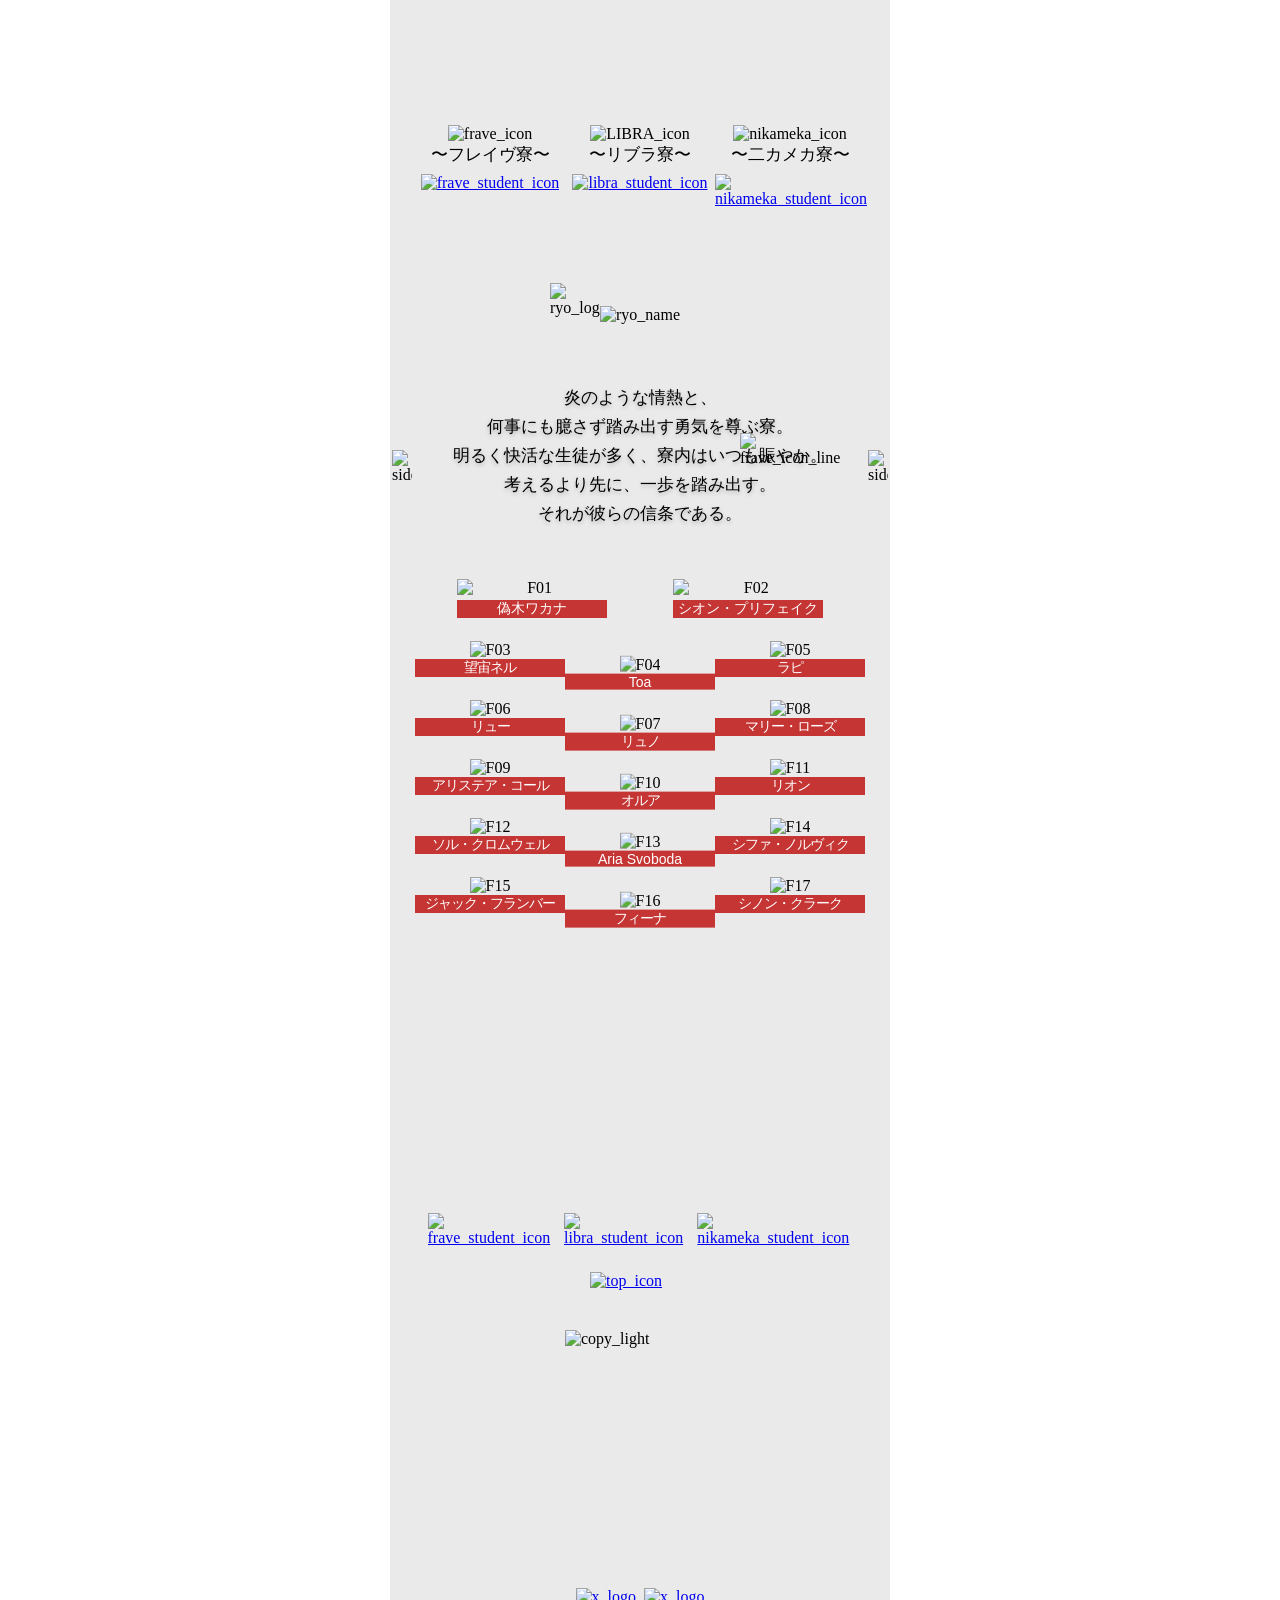
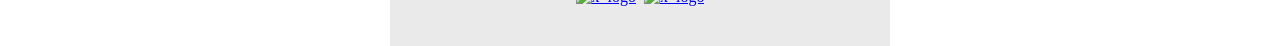
==== CoE_FRAVE.html @ f80822d0 "Add files via upload" ====
<!DOCTYPE html>
<html lang="en">
<head>
    <meta charset="UTF-8">
    <meta name="viewport" content="width=device-width, initial-scale=1.0">
    <title>College_of_Elite_FLAVE</title>
    <link rel="icon" href="image/CoE_logo_favicon.webp" type="image/webp" sizes="32x32">

    <script>
  (function(d) {
    var config = {
      kitId: 'kzh4vdh',
      scriptTimeout: 3000,
      async: true
    },
    h=d.documentElement,t=setTimeout(function(){h.className=h.className.replace(/\bwf-loading\b/g,"")+" wf-inactive";},config.scriptTimeout),tk=d.createElement("script"),f=false,s=d.getElementsByTagName("script")[0],a;h.className+=" wf-loading";tk.src='https://use.typekit.net/'+config.kitId+'.js';tk.async=true;tk.onload=tk.onreadystatechange=function(){a=this.readyState;if(f||a&&a!="complete"&&a!="loaded")return;f=true;clearTimeout(t);try{Typekit.load(config)}catch(e){}};s.parentNode.insertBefore(tk,s)
  })(document);
</script>

    <style>
        *{
        margin: 0;
        padding: 0;
        box-sizing: border-box;
    }
    img{
        vertical-align: bottom;
        width: 100%;
        height: auto;
    }
    li{
        list-style: none;
    }

    p{
        font-family: "hina-mincho", sans-serif;
font-weight: 400;
font-style: normal;


    }

        main{
            width: 100vw;
            background-color: #EAEAEA;

            background-image:url(image/killting_minisize.webp);
            background-size: 100%;
            background-repeat: repeat-y;
            
            
        }
        p{
            color: white;
        }

        h2{
        font-family: "hina-mincho", sans-serif;
font-weight: 400;
font-style: normal;
    }


.side {
    position: fixed;
    top: 50%;
    left: 0;
    width: 100%;
    height: 0;
    transform: translateY(-50%);
    pointer-events: none;
    z-index: 50;
}

.side img {
    position: absolute;
    width: 3%;
}

.side img:first-child {
    left: 2%;
}

.side img:last-child {
    right: 2%;
}



.ryo_choice_top{
    display: flex;
    justify-content: center;
    text-align: center;

    padding-top: 25%;
    
}

.ryo_one{
    width: 30%;
}

.ryo_one h2{
    font-size: 3.4vw;
    letter-spacing:-3%;
}

.ryo_one a img{
    width: 85%;
    margin-top: 5%;
}

.ryo_top{
    margin: 15% 0 10%;
    position: relative;
}

.ryo_top_logo{
    display: flex;
    justify-content: center;
    align-items: flex-end;
}

.ryo_top_logo img:first-child{
    width: 10%;
}

.ryo_top_logo img:last-child{
    width: 26%;
    height: 15%;
    margin-bottom: -5%;
}

.ryo_top p{
    margin-top: 10%;
    color: black;
    text-align: center;
    font-size: 3.75vw;
    line-height:1.7;

  text-shadow: 0px 2px 4px  rgb(0 0 0 / 25%);
}

.ryo_top_logo_line{
    width: 20%;
    position: absolute;
    bottom: -15%;
    right: 10%;
}


.student_list{
    background-image: url(image/background_red.webp);
    background-size: 100%;
}

.king {
    width: 100%;
    justify-content: space-evenly;
    display: grid;
    grid-template-columns: repeat(2, 30%);
}


.king_chara {
    position: relative;
    text-align: center;
}

.king_chara img {
    display: block;
    width: 100%;
    height: auto;
    margin-bottom: 2%;
}

.king_chara img:not(.ura) {
    transition: opacity .5s;
    transition-delay: 0s;
}

.king_chara .ura {
    position: absolute;
    top: 0;
    left: 0;
    opacity: 0;
    transition: opacity .5s;
}

.king_chara:hover img:not(.ura) {
    opacity: 0;
    transition-delay: .15s;
}

.king_chara:hover .ura {
    opacity: 1;
    transition-delay: 0s;
}

.king p{
    background-color: #C53533;
    font-size: 3vw;
    padding: 0.2vw 0;
}
.king img {
    display: block;
    width: 100%;
    height: auto;
    margin-bottom: 2%;
}


.chara_list{
    display: grid;
  grid-template-columns: repeat(3, 30%);

    justify-content: center;
}

.chara:nth-child(3n + 2) {
  transform: translateY(40%);
}

.chara{
    text-align: center;
    position: relative;
    margin-top: 15%;
}

.chara p{
    background-color: #C53533;
    font-size: 3.125vw;
    padding: 0.2vw 0;

    letter-spacing: -1px;
}

.en {
    letter-spacing: 0;
}



.chara:hover img:not(.ura) {
    opacity: 0;
}

.chara img:not(.ura) {
    transition: opacity .5s;
    transition-delay: 0s;
}

.chara .ura {
    position: absolute;
    top: 0;
    left: 0;
    opacity: 0;
    transition: opacity .5s;
}

.chara:hover img:not(.ura) {
    opacity: 0;
    transition-delay: .15s;
}

.chara:hover .ura {
    opacity: 1;
    transition-delay: 0s;
}

.student_list{
    background-repeat: no-repeat;
    padding-bottom: 60%;
}


.choise_under {
    display: flex;
    flex-direction: column;
    align-items: center;
}

.ryo_choice_under {
    display: flex;
    justify-content: space-around;
    align-items: center;
    gap: 2%; 
    width:85%;
    margin: 0 5%;
}

.top_button {
    display: block;
    width: 20vw;
    margin: 5% auto 0;
}


.copy_light {
    width: 30%;
    display: block;
    margin: 8% auto 2%;
}

footer{
    background-image: url(image/footer_background.webp);
    background-repeat: no-repeat;
    background-size: 100%;

    height: 62.5%;

}

footer{
   
    display: flex;
    justify-content: center;

     gap: 2%;

     padding: 45% 10% 8%;

}




/*----------------------------- メディアクエリ---------------------------------- */
/*----------------------------- メディアクエリ---------------------------------- */
/*----------------------------- メディアクエリ---------------------------------- */
/*----------------------------- メディアクエリ---------------------------------- */
/*----------------------------- メディアクエリ---------------------------------- */

        @media screen and (min-width:769px) {

    main{
        width: 500px;
        margin: 0 auto;
    }

    .side img:first-child {
        left: calc((100vw - 500px) / 2 + 2px);
    }


    .side img:last-child {
        right: calc((100vw - 500px) / 2 + 2px);
    }

    .side img{
        width: 20px;
    }


    .king p{
        font-size: 15px;
        padding: 1px 0;
    }

    .chara p{
        font-size: 15px;
    }


.ryo_one h2{
    font-size: 17px;
}

.ryo_top p{
    font-size: 17.2px;
}

.king p{
    font-size: 14px;
    padding: 0.28px 0;
}

.chara p{
    font-size: 14px;
    padding:  0.28px 0;
}

.top_button {
    width: 100px;
}

}

/*----------------------------- メディアクエリおわり---------------------------------- */
/*----------------------------- メディアクエリおわり---------------------------------- */
/*----------------------------- メディアクエリおわり---------------------------------- */
/*----------------------------- メディアクエリおわり---------------------------------- */
/*----------------------------- メディアクエリおわり---------------------------------- */


#modal {
    display: flex;
    position: fixed;
    z-index: 9999;
    top: 0;
    left: 0;
    width: 100%;
    height: 100%;
    background-color: rgba(148, 90, 82, 0.7);

    justify-content: center;
    align-items: center;

    opacity: 0;
    visibility: hidden;
    transition: opacity 0.5s ease, visibility 0.5s ease;
}


#modal.active {
    opacity: 1;
    visibility: visible;
}


#modal-content {
    position: relative;
    display: flex;
    flex-direction: column;
    align-items: center;
    gap: 15px;
}


#modal-image {
    display: block;
    width: auto;
    height: auto;
    max-width: 90vw;
    max-height: 80vh;
    margin-top: -5%;

    box-shadow: 0px 4px 4px rgba(0, 0, 0, 0.4);
}


#modal-close {
    position: relative;

    width: clamp(50px, 5vw, 100px);
    height: clamp(50px, 5vw, 100px);

    padding: 0;
    border: none;
    background: none;
    cursor: pointer;
}

#modal-close img {
    width: 100%;
    height: 100%;
    object-fit: contain;
}


.chara img,
.king_chara img {
    cursor: pointer;
}

    </style>
</head>
<body>
    <main>

<div class="side">
    <img src="image/yoko_red.webp" width="63" height="198" alt="side_red"> 
    <img src="image/yoko_red.webp" width="63" height="198" alt="side_red"> 
</div>


<div class="ryo_choice_top">
    <div class="ryo_one">
        <img src="image/FRAVE_top_icon.webp" width="34" height="95" alt="frave_icon">
        <h2>〜フレイヴ寮〜</h2>
        <a href="CoE_FRAVE.html"><img src="image/frave_student_icon.webp" width="732" height="192" alt="frave_student_icon"></a>
    </div>
    <div class="ryo_one">
        <img src="image/LIBRA_top_icon.webp" width="34" height="95" alt="LIBRA_icon">
        <h2>〜リブラ寮〜</h2>
        <a href="CoE_LIBRA.html"><img src="image/libra_student_icon.webp" width="732" height="192" alt="libra_student_icon"></a>
    </div>
    <div class="ryo_one">
        <img src="image/NIKAMEKA_top_icon.webp" width="34" height="95" alt="nikameka_icon">
        <h2>〜二カメカ寮〜</h2>
        <a href="CoE_NIKAMEKA.html"><img src="image/nikameka_student_icon.webp" width="732" height="192" alt="nikameka_student_icon"></a>
    </div>
</div>

<div class="ryo_top">
    <div class="ryo_top_logo">
        <img src="image/frave_red_logo_shadow.webp" width="312" height="312" alt="ryo_logo">
        <img src="image/frave_logo_shadow.webp" width="582" height="231" alt="ryo_name">
    </div>
    <p>炎のような情熱と、<br>
        何事にも臆さず踏み出す勇気を尊ぶ寮。<br>
        明るく快活な生徒が多く、寮内はいつも賑やか。<br>
        考えるより先に、一歩を踏み出す。<br>
        それが彼らの信条である。</p>

    <img class="ryo_top_logo_line" src="image/frave_icon_line.webp" width="474" height="630" alt="frave_icon_line">
</div>




<div class="student_list">

<div class="king">

    <div class="king_chara">
        <img src="image/card/F01_3x.webp" alt="F01">
        <img class="ura" src="image/card/F01-ura_3x.webp" alt="F01-ura">
        <p>偽木ワカナ</p>
    </div>

    <div class="king_chara">
        <img src="image/card/F02_3x.webp" alt="F02">
        <img class="ura" src="image/card/F02-ura_3x.webp" alt="F02-ura">
        <p>シオン・プリフェイク</p>
    </div>

</div>

<div class="chara_list">

 <div class="chara">
    <img src="image/card/F03_3x.webp" width="133" height="272" alt="F03">
    <img class="ura" src="image/card/F03-ura_3x.webp" width="133" height="272" alt="F03-ura">
    <p>望宙ネル</p>
</div>
<div class="chara">
    <img src="image/card/F04_3x.webp" width="133" height="272" alt="F04">
    <img class="ura" src="image/card/F04-ura_3x.webp" width="133" height="272" alt="F04-ura">
    <p><span class="en">Toa</span></p>
</div>
<div class="chara">
    <img src="image/card/F05_3x.webp" width="133" height="272" alt="F05">
    <img class="ura" src="image/card/F05-ura_3x.webp" width="133" height="272" alt="F05-ura">
    <p>ラピ</p>
</div>
<div class="chara">
    <img src="image/card/F06_3x.webp" width="133" height="272" alt="F06">
    <img class="ura" src="image/card/F06-ura_3x.webp" width="133" height="272" alt="F06-ura">
    <p>リュー</p>
</div>
<div class="chara">
    <img src="image/card/F07_3x.webp" width="133" height="272" alt="F07">
    <img class="ura" src="image/card/F07-ura_3x.webp" width="133" height="272" alt="F07-ura">
    <p>リュノ</p>
</div>
<div class="chara">
    <img src="image/card/F08_3x.webp" width="133" height="272" alt="F08">
    <img class="ura" src="image/card/F08-ura_3x.webp" width="133" height="272" alt="F08-ura">
    <p>マリー・ローズ</p>
</div>
<div class="chara">
    <img src="image/card/F09_3x.webp" width="133" height="272" alt="F09">
    <img class="ura" src="image/card/F09-ura_3x.webp" width="133" height="272" alt="F09-ura">
    <p>アリステア・コール</p>
</div>
<div class="chara">
    <img src="image/card/F10_3x.webp" width="133" height="272" alt="F10">
    <img class="ura" src="image/card/F10-ura_3x.webp" width="133" height="272" alt="F10-ura">
    <p>オルア</p>
</div>
<div class="chara">
    <img src="image/card/F11_3x.webp" width="133" height="272" alt="F11">
    <img class="ura" src="image/card/F11-ura_3x.webp" width="133" height="272" alt="F11-ura">
    <p>リオン</p>
</div>
<div class="chara">
    <img src="image/card/F12_3x.webp" width="133" height="272" alt="F12">
    <img class="ura" src="image/card/F12-ura_3x.webp" width="133" height="272" alt="F12-ura">
    <p>ソル・クロムウェル</p>
</div>
<div class="chara">
    <img src="image/card/F13_3x.webp" width="133" height="272" alt="F13">
    <img class="ura" src="image/card/F13-ura_3x.webp" width="133" height="272" alt="F13-ura">
    <p><span class="en">Aria Svoboda</span></p>
</div>
<div class="chara">
    <img src="image/card/F14_3x.webp" width="133" height="272" alt="F14">
    <img class="ura" src="image/card/F14-ura_3x.webp" width="133" height="272" alt="F14-ura">
    <p>シファ・ノルヴィク</p>
</div>
<div class="chara">
    <img src="image/card/F15_3x.webp" width="133" height="272" alt="F15">
    <img class="ura" src="image/card/F15-ura_3x.webp" width="133" height="272" alt="F15-ura">
    <p>ジャック・フランバー</p>
</div>
<div class="chara">
    <img src="image/card/F16_3x.webp" width="133" height="272" alt="F16">
    <img class="ura" src="image/card/F16-ura_3x.webp" width="133" height="272" alt="F16-ura">
    <p>フィーナ</p>
</div>
<div class="chara">
    <img src="image/card/F17_3x.webp" width="133" height="272" alt="F17">
    <img class="ura" src="image/card/F17-ura_3x.webp" width="133" height="272" alt="F17-ura">
    <p>シノン・クラーク</p>
</div>

</div>

</div>

<div class="choise_under">

    <div class="ryo_choice_under">
    <a href="CoE_FRAVE.html"><img src="image/frave_student_icon.webp" width="732" height="192" alt="frave_student_icon"></a>
    <a href="CoE_LIBRA.html"><img src="image/libra_student_icon.webp" width="732" height="192" alt="libra_student_icon"></a>
    <a href="CoE_NIKAMEKA.html"><img src="image/nikameka_student_icon.webp" width="732" height="192" alt="nikameka_student_icon"></a>
    </div>

    <a class="top_button" href="index.html"><img src="image/TOP_button.webp" width="333" height="117" alt="top_icon"></a>

</div>

<img class="copy_light" src="image/copy_light.webp" width="648" height="98" alt="copy_light">

<footer>
    <a href="https://x.com/Zokei_CE"><img src="image/x_icon.webp" width="720" height="156" alt="x_logo"></a>
    <a href="https://www.instagram.com/zokei_ce/"><img src="image/insta_icon.webp" width="720" height="156" alt="x_logo"></a>
</footer>



<div id="modal">
        <div id="modal-content">
            <img id="modal-image" src="" alt="キャラクターシート">
    
            <button id="modal-close">
                <img src="image/close.webp" alt="閉じる">
            </button>
        </div>
    </div>
    
    </main>
</body>

<script>
        const modal = document.getElementById("modal");
        const modalImage = document.getElementById("modal-image");
        const closeButton = document.getElementById("modal-close");
        
document.querySelectorAll(".chara img, .king_chara img").forEach(img => {
    img.addEventListener("click", () => {

        const match = img.src.match(/F(\d+)/);

        if (!match) return;

        const charaNumber = match[1];

        modalImage.src = `image/chara_seet/S${charaNumber}_1x.webp`;
        setTimeout(() => {
            modal.classList.add("active");
        }, 50);

    });
});
        
        function closeModal() {
            modal.classList.remove("active");
        }
        

        closeButton.addEventListener("click", closeModal);
        

        modal.addEventListener("click", (e) => {
            if (e.target === modal) {
                closeModal();
            }
        });
        
        document.addEventListener("keydown", (e) => {
            if (e.key === "Escape") {
                closeModal();
            }
        });
        </script>
</html>
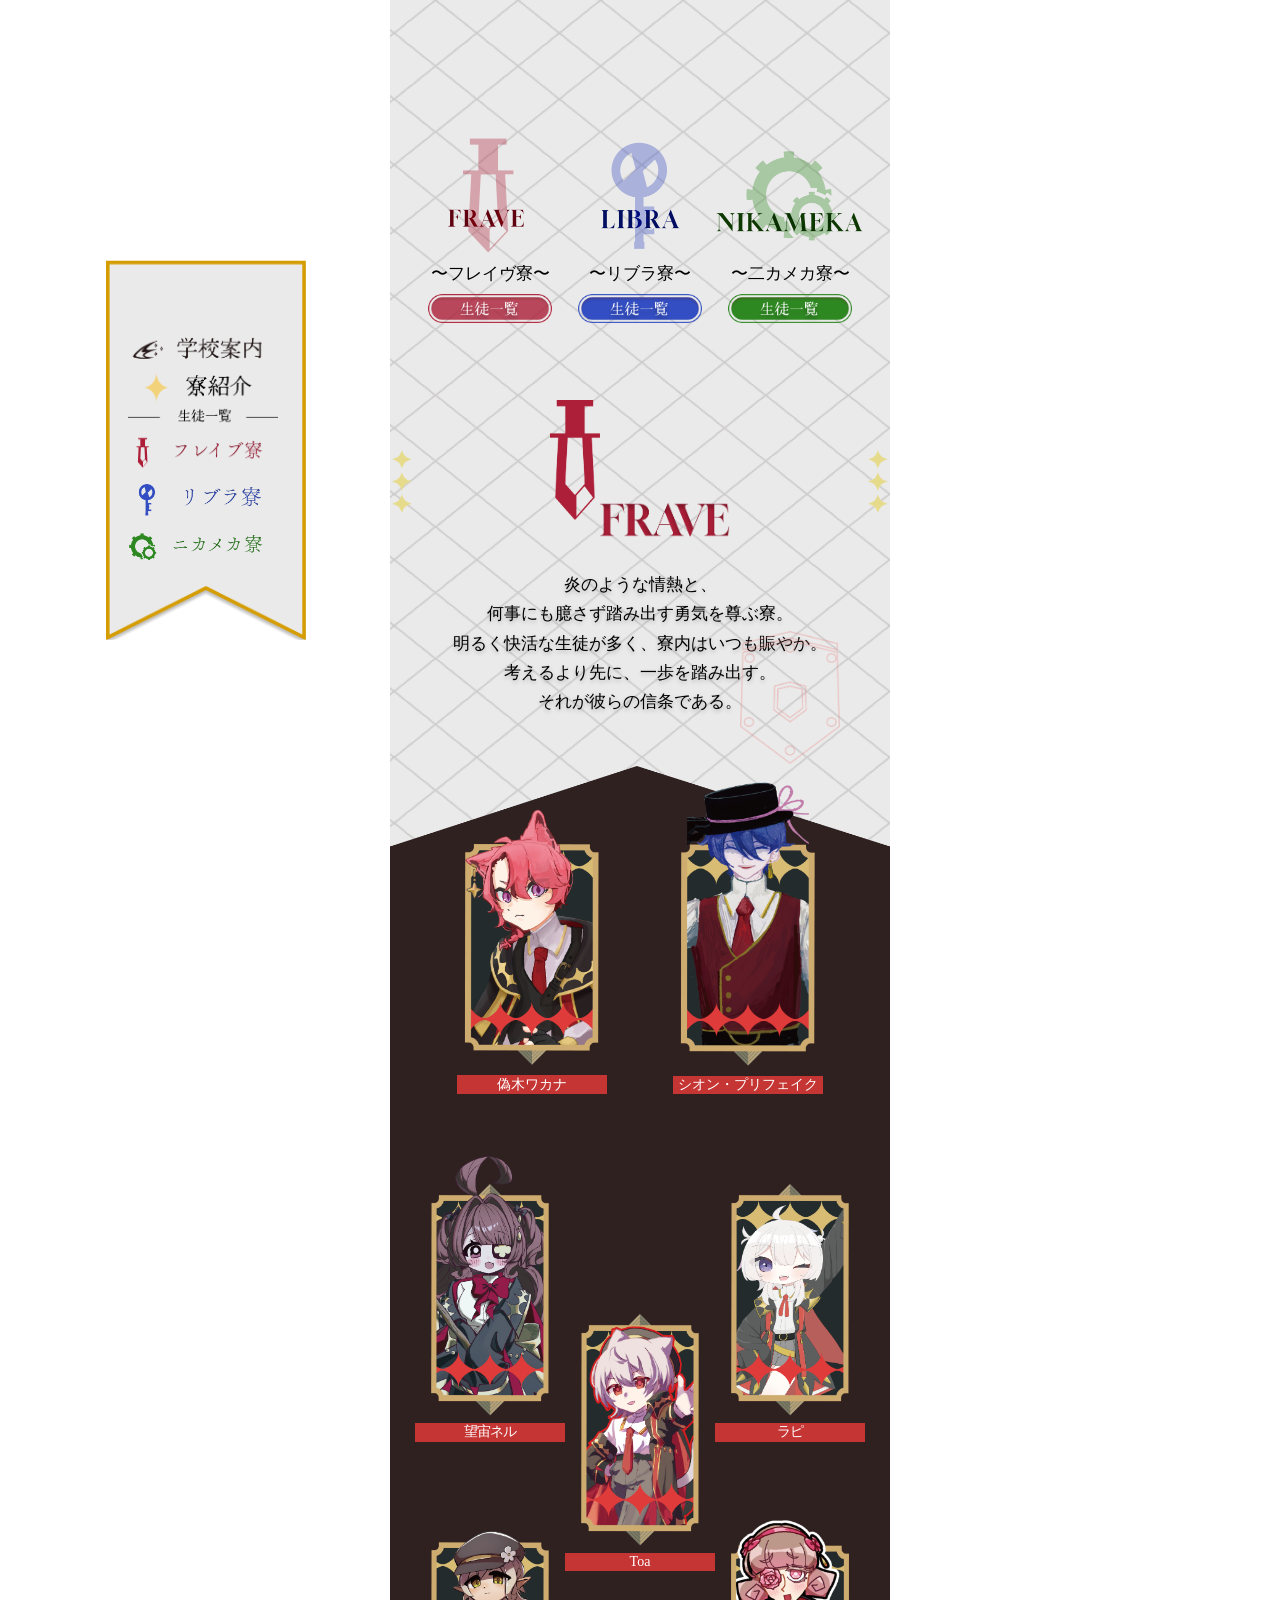
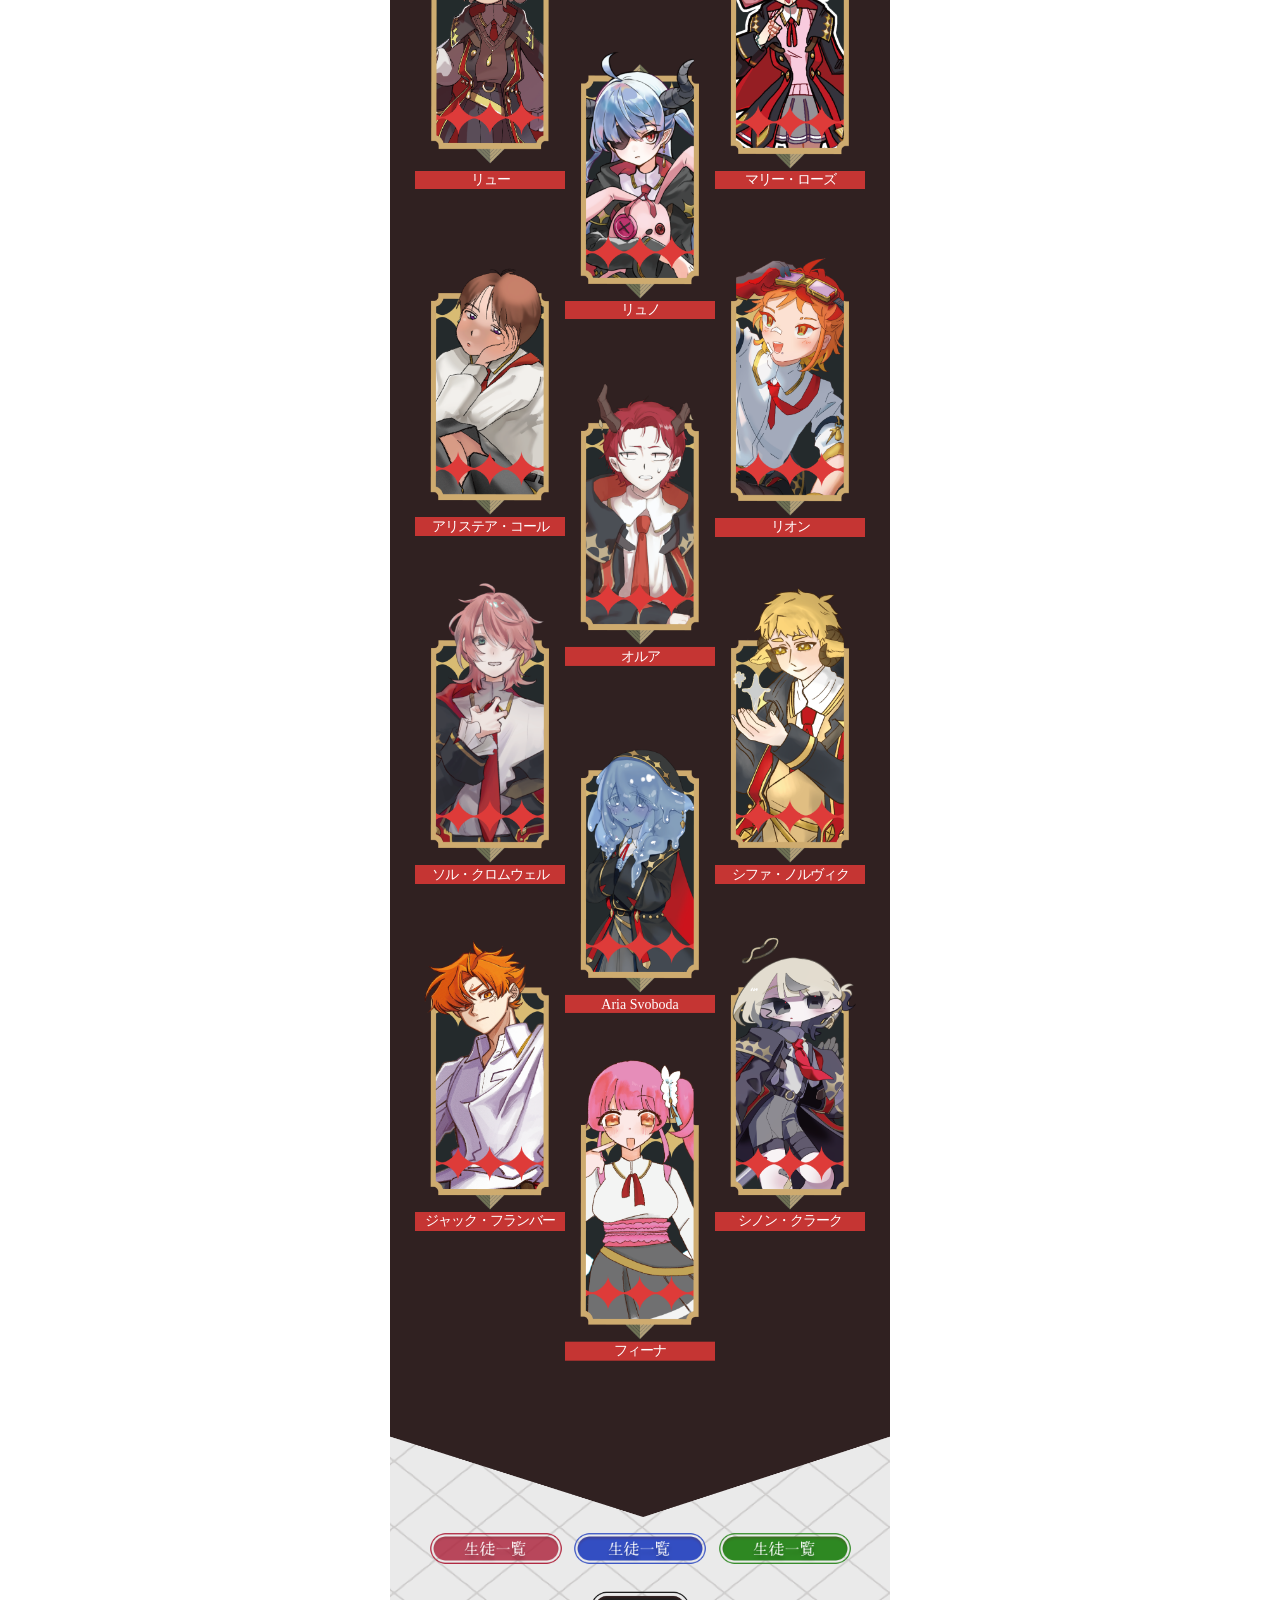
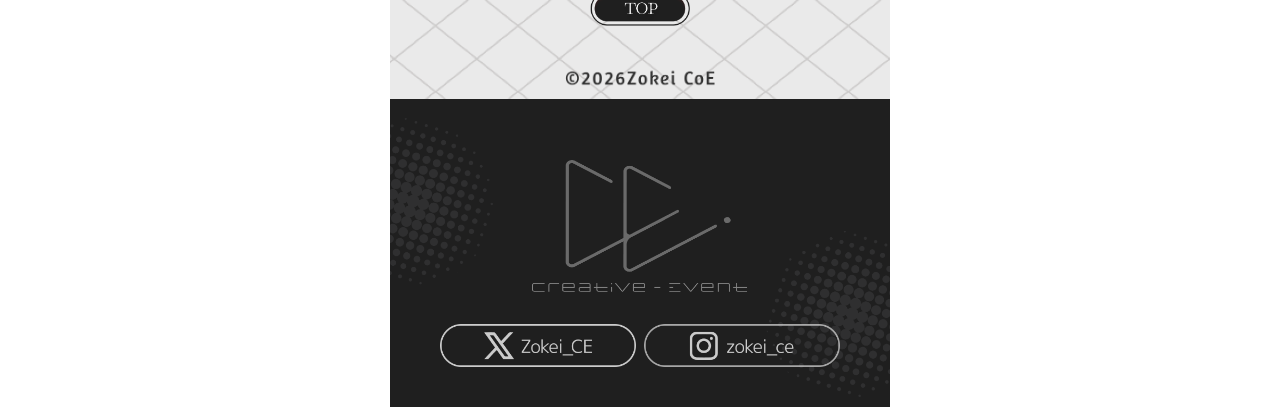
==== commit 17f9b27c: "Add stylesheet link and improve modal functionality" ====
--- a/CoE_FRAVE.html
+++ b/CoE_FRAVE.html
@@ -5,6 +5,8 @@
     <meta name="viewport" content="width=device-width, initial-scale=1.0">
     <title>College_of_Elite_FLAVE</title>
     <link rel="icon" href="image/CoE_logo_favicon.webp" type="image/webp" sizes="32x32">
+    <link rel="stylesheet" href="style_header.css">
+
 
     <script>
   (function(d) {
@@ -466,6 +468,23 @@
     </style>
 </head>
 <body>
+
+<div class="pc">
+<div class="nav">
+        <nav data-aos="fade-right" data-aos-delay="2900" data-aos-duration="2000" class="side_menu">
+            <ul>
+                <li><a class="hover" href="#school"><img src="image/humburger_school_info_before.webp" style="width:150px; height: auto;" alt=""></a></li>
+                <li><a class="hover" href="#dorm"><img src="image/hamburger_dorm_info_before.webp" style="width:120px; height: auto;" alt=""></a></li>
+                <li><img src="image/hamburger_student_info.webp" style="width:150px; height: auto;" alt=""></li>
+                <li><a class="hover" href="CoE_FRAVE.html"><img src="image/hamburger_student_frave_before.webp" style="width:150px; height: auto;" alt=""></a></li>
+                <li><a class="hover" href="CoE_LIBRA.html"><img src="image/hamburger_student_libra_before.webp" style="width:145px; height: auto;" alt=""></a></li>
+                <li><a class="hover" href="CoE_NIKAMEKA.html"><img src="image/hamburger_student_nikameka_before.webp" style="width:149px; height: auto;" alt=""></a></li>
+            </ul>
+            <img class="hum_me" src="image/hamburger_object.webp" style="width: 200px; height: auto">
+        </nav>
+    </div>
+</div>
+
     <main>
 
 <div class="side">
@@ -644,10 +663,11 @@
 </body>
 
 <script>
-        const modal = document.getElementById("modal");
-        const modalImage = document.getElementById("modal-image");
-        const closeButton = document.getElementById("modal-close");
-        
+const modal = document.getElementById("modal");
+const modalImage = document.getElementById("modal-image");
+const closeButton = document.getElementById("modal-close");
+
+
 document.querySelectorAll(".chara img, .king_chara img").forEach(img => {
     img.addEventListener("click", () => {
 
@@ -657,32 +677,36 @@
 
         const charaNumber = match[1];
 
+        modal.classList.remove("active");
+
+        modalImage.removeAttribute("src");
+
+        modalImage.onload = () => {
+            modal.classList.add("active");
+        };
+
         modalImage.src = `image/chara_seet/S${charaNumber}_1x.webp`;
-        setTimeout(() => {
-            modal.classList.add("active");
-        }, 50);
 
     });
 });
-        
-        function closeModal() {
-            modal.classList.remove("active");
-        }
-        
-
-        closeButton.addEventListener("click", closeModal);
-        
-
-        modal.addEventListener("click", (e) => {
-            if (e.target === modal) {
-                closeModal();
-            }
-        });
-        
-        document.addEventListener("keydown", (e) => {
-            if (e.key === "Escape") {
-                closeModal();
-            }
-        });
-        </script>
-</html>+
+
+function closeModal() {
+    modal.classList.remove("active");
+}
+
+closeButton.addEventListener("click", closeModal);
+
+modal.addEventListener("click", (e) => {
+    if (e.target === modal) {
+        closeModal();
+    }
+});
+
+document.addEventListener("keydown", (e) => {
+    if (e.key === "Escape") {
+        closeModal();
+    }
+});
+</script>
+</html>
--- a/style_header.css
+++ b/style_header.css
@@ -0,0 +1,202 @@
+*{
+    font-family: "Zen Old Mincho", serif;
+    font-weight: 400;
+    font-style: normal;
+    margin: 0;
+    padding: 0;
+}
+li{
+    list-style: none;
+}
+img{
+    vertical-align: bottom;
+}
+a{
+    text-decoration: none;
+}
+
+/*ヘッダー*/
+.side_menu{
+    display: none;
+}
+header {
+    background-color: #000000;
+    width: 100%;
+    height: auto;
+    padding: 2.5vw 4vw;
+    box-sizing: border-box;
+    align-items: center;
+    text-align: center;
+}
+header img {
+    width: 31.5vw;
+    height: auto;
+}
+
+/*ハンバーガー*/
+.menu-wrapper {
+    position: relative;
+}
+
+.menu-icon {
+    width: 12.56%;
+    height: 5.28%;
+    position: fixed;
+    top: 3%;
+    right: 5%;
+    cursor: pointer;
+    z-index: 3;
+    display: inline-block;
+}
+
+.menu-icon span {
+    display: block;
+    height: 4px;
+    margin: 6px 0;
+    background: #ffffff;
+    border-radius: 2px;
+    transition: 0.4s;
+}
+
+#menu-toggle:checked + .menu-icon span:nth-child(1) {
+    transform: translateY(10px) rotate(45deg);
+}
+#menu-toggle:checked + .menu-icon span:nth-child(2) {
+    opacity: 0;
+}
+#menu-toggle:checked + .menu-icon span:nth-child(3) {
+    transform: translateY(-10px) rotate(-45deg);
+}
+
+.overlay {
+    position: fixed;
+    inset: 0;
+    background: rgba(0,0,0,0.5);
+    opacity: 0;
+    pointer-events: none;
+    transition: 0.4s;
+    z-index: 1;
+}
+
+#menu-toggle:checked ~ .overlay {
+    opacity: 1;
+    pointer-events: auto;
+}
+
+#menu-toggle:checked + .menu-icon span {
+    background: #000000;
+}
+
+.menu {
+    position: fixed;
+    top: 0;
+    right: -85.34%;
+    width: 85.34vw;
+    height: auto;
+    background-image: url(image/hamburger_object.webp);
+    background-size: cover;
+    width: 85.34%;
+    height: 91.2%;
+    background-position: center;
+    background-size: 100% 100%;
+    transition: right 0.4s ease;
+    z-index: 2;
+    overflow-y: auto;
+}
+
+#menu-toggle:checked ~ .menu {
+    right: 0;
+}
+
+.menu ul {
+    padding: 40px 20px;
+    width: 85.34%;
+}
+
+.menu li {
+    margin: 10px 0;
+    text-align: left;
+    align-items: center;
+}
+
+.menu a {
+    text-decoration: none;
+    color: #333;
+    font-size: 1.2rem;
+    transition: color 0.3s;
+}
+
+.menu ul {
+    padding: 10vw 5vw;
+    width: 100%;
+    box-sizing: border-box;
+}
+.menu li {
+    margin: 2.5vw 0;
+}
+.menu li img {
+    width: 90%;
+    height: auto;
+}
+
+.hover {
+    max-width: 280px;
+    aspect-ratio: 16 / 11;
+    overflow: hidden;
+}
+.hover img {
+    width: 100%;
+    height: 100%;
+    object-fit: cover;
+    transition: transform 0.3s ease; 
+}
+.hover:hover img {
+    transform: scale(1.1);
+}
+
+@media screen and (min-width:769px){
+    .pc{
+    display: flex;
+    }
+    main{
+        right: -14%;
+    }
+    .menu-wrapper{
+    display: none !important;
+    }
+    .side_menu{
+    display: block;
+    background-size: cover;
+    position: fixed;
+    top: 50%;
+    transform: translateY(-50%);
+    text-align: center;
+    margin-left: 10%;
+    }
+    .hum_me{
+    position: absolute;
+    top: 50%;
+    transform: translateY(-50%);
+    z-index: -1;
+    margin-left: -65%;
+}
+}
+@media screen and (min-width:1080px){
+    main{
+        right: 0;
+    }
+    .side_menu{
+    display: block;
+    background-size: cover;
+    position: fixed;
+    top: 50%;
+    transform: translateY(-50%);
+    text-align: center;
+    }
+    .hum_me{
+    position: absolute;
+    top: 50%;
+    transform: translateY(-50%);
+    z-index: -1;
+}
+}
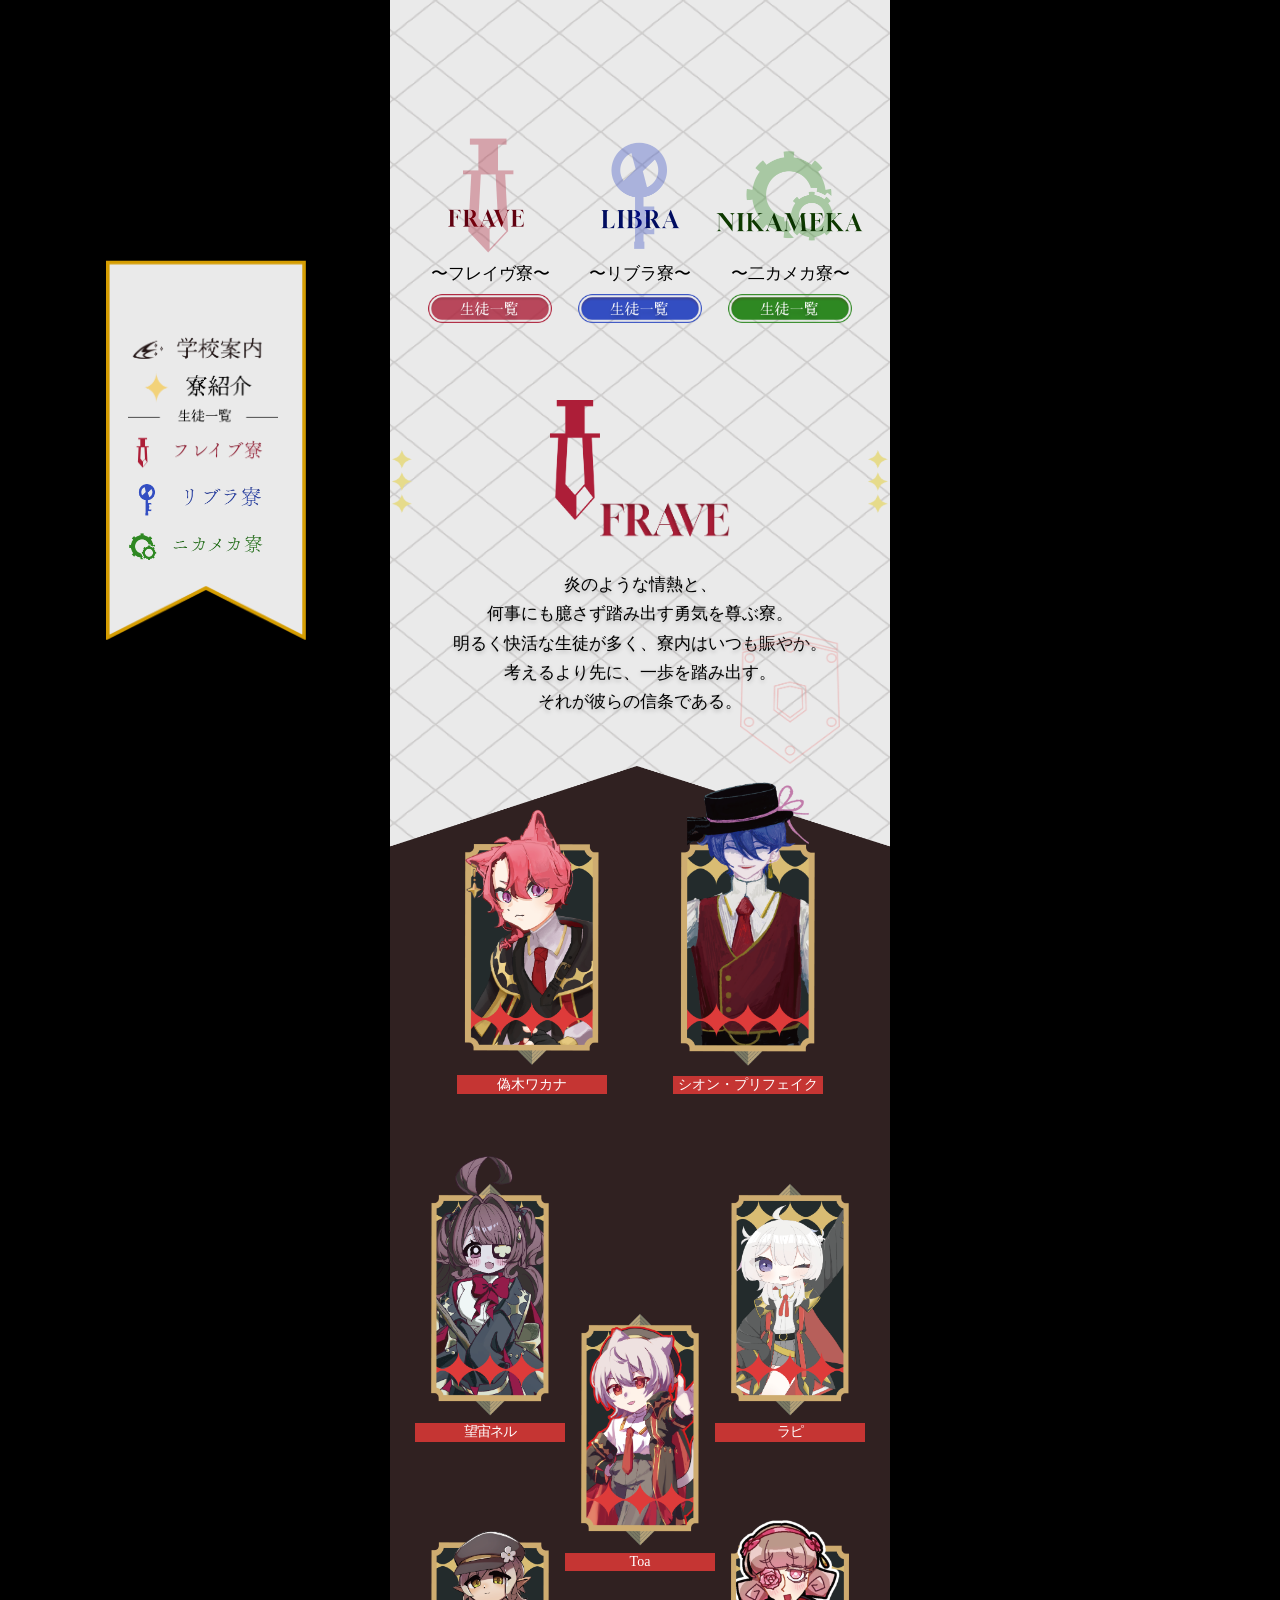
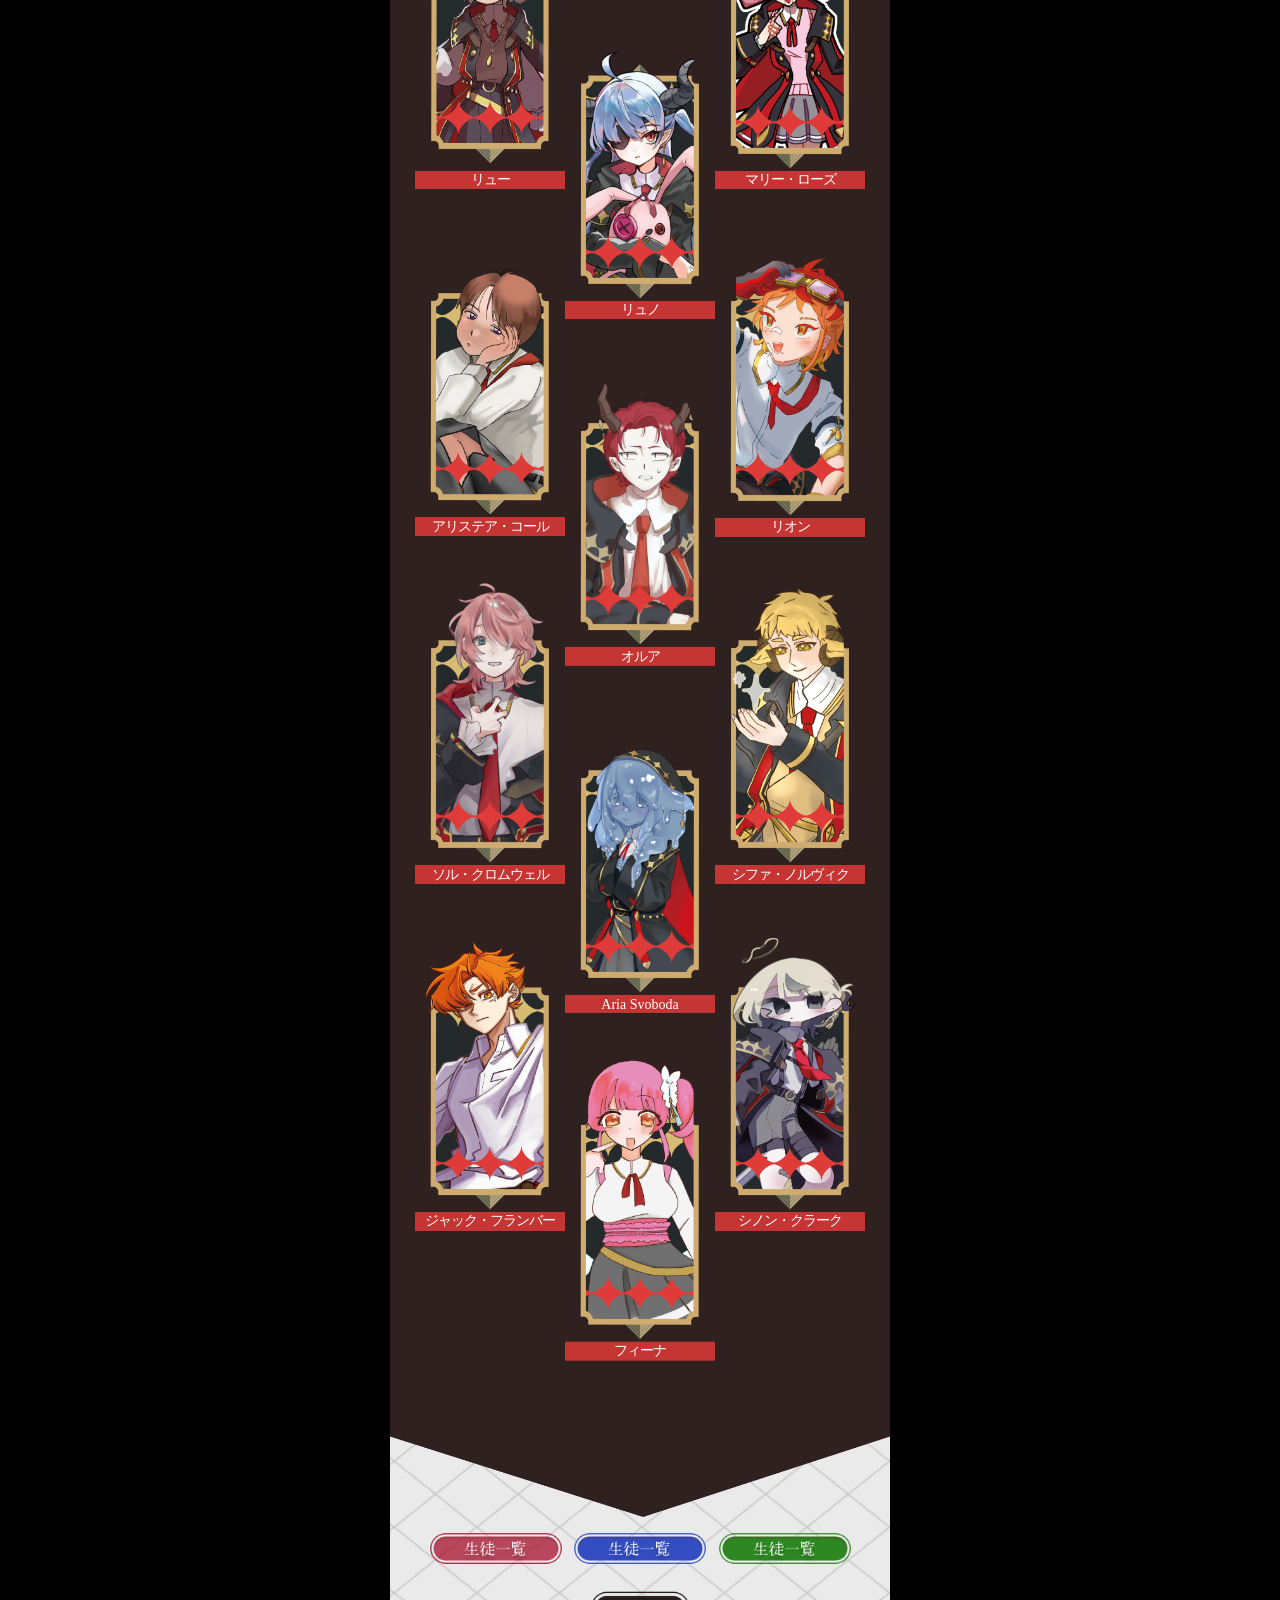
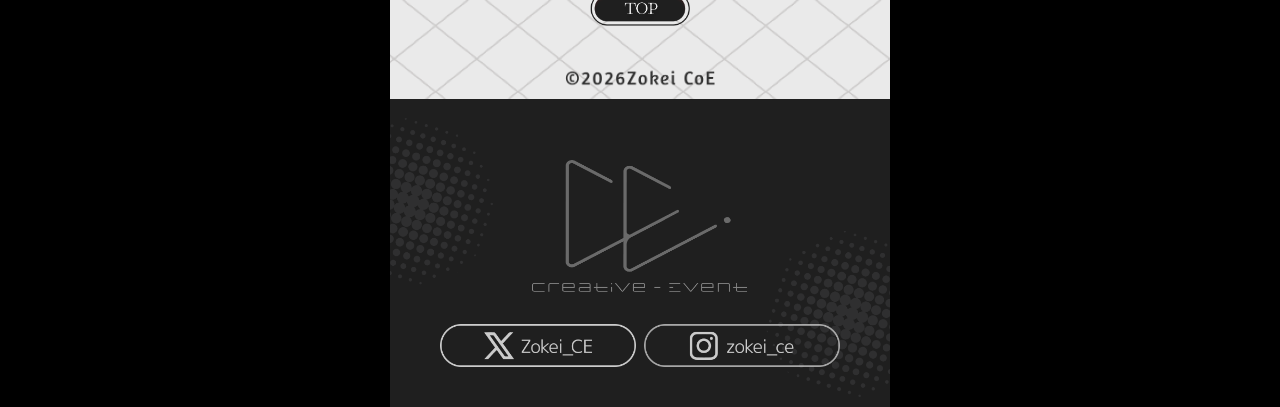
==== commit 4a00d55b: "Update CoE_FRAVE.html" ====
--- a/CoE_FRAVE.html
+++ b/CoE_FRAVE.html
@@ -20,6 +20,12 @@
 </script>
 
     <style>
+        
+        body{
+            background-color: black;
+
+        }
+        
         *{
         margin: 0;
         padding: 0;
